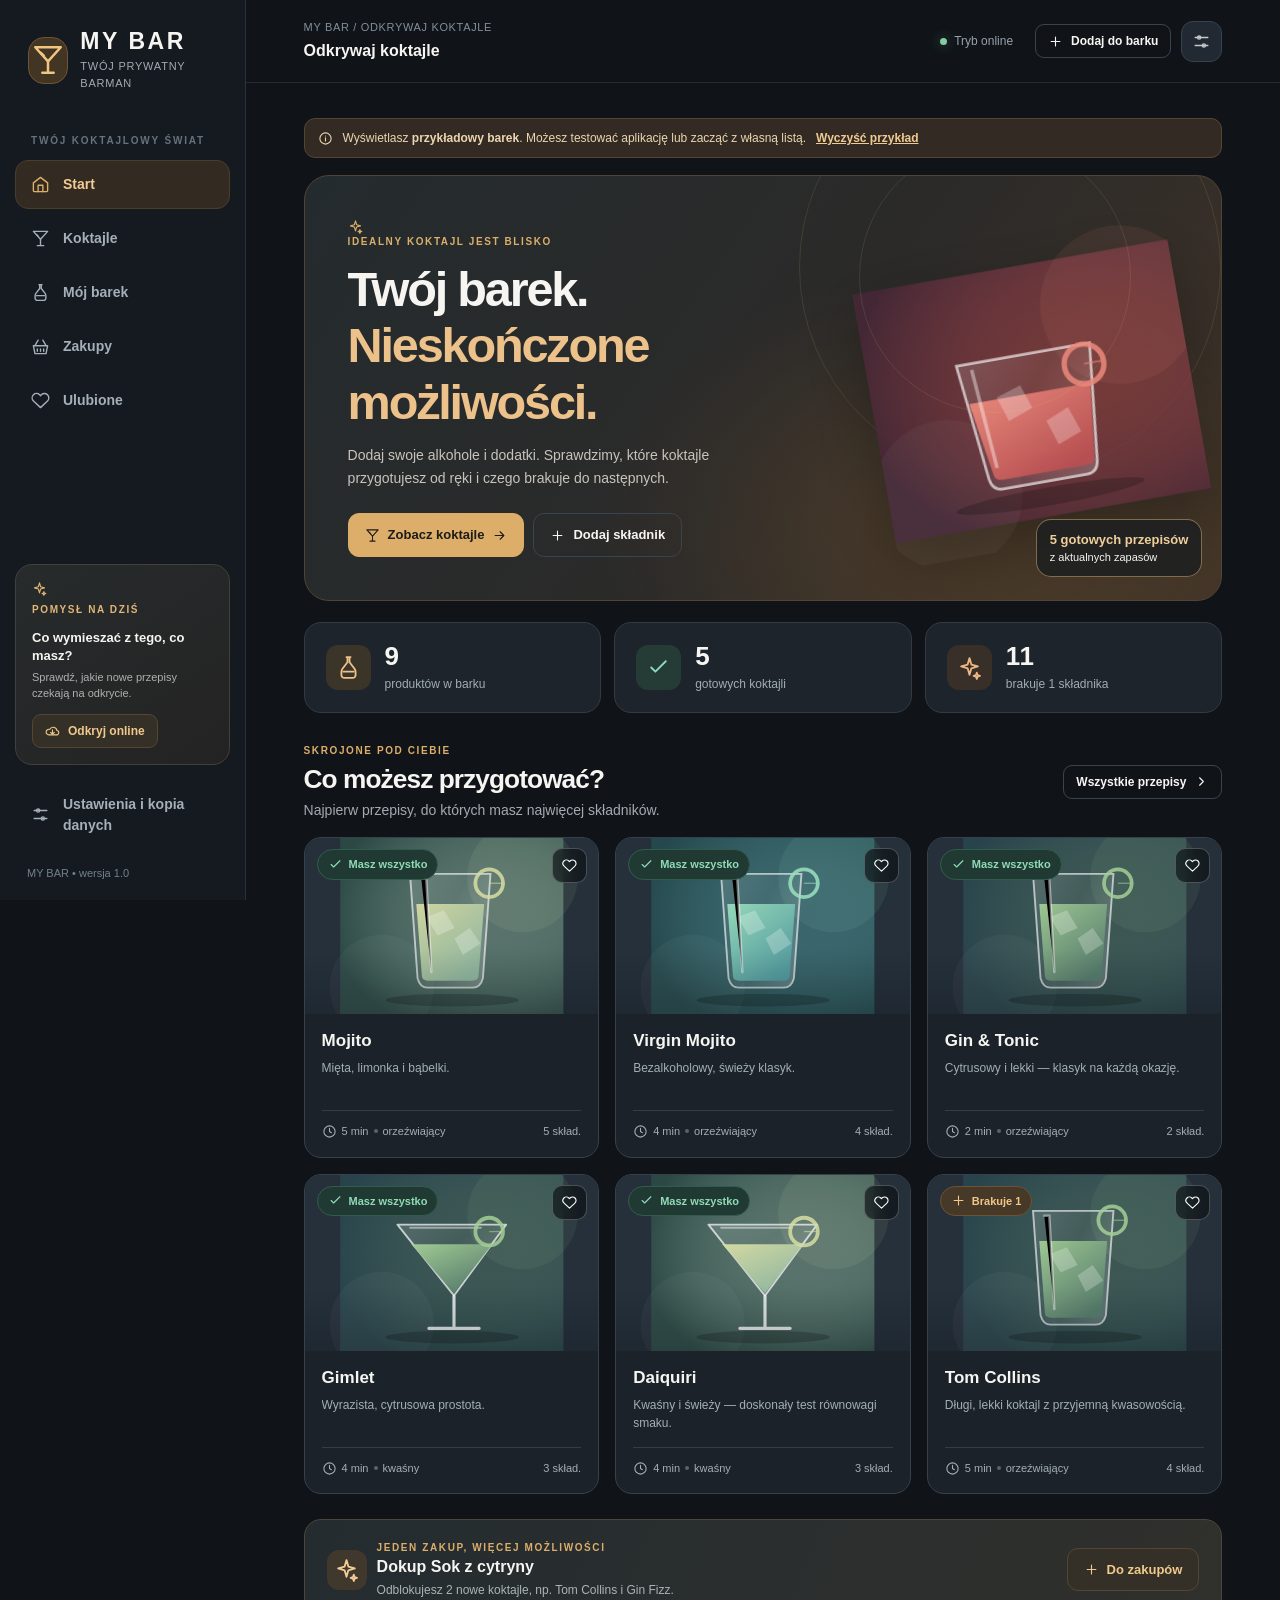
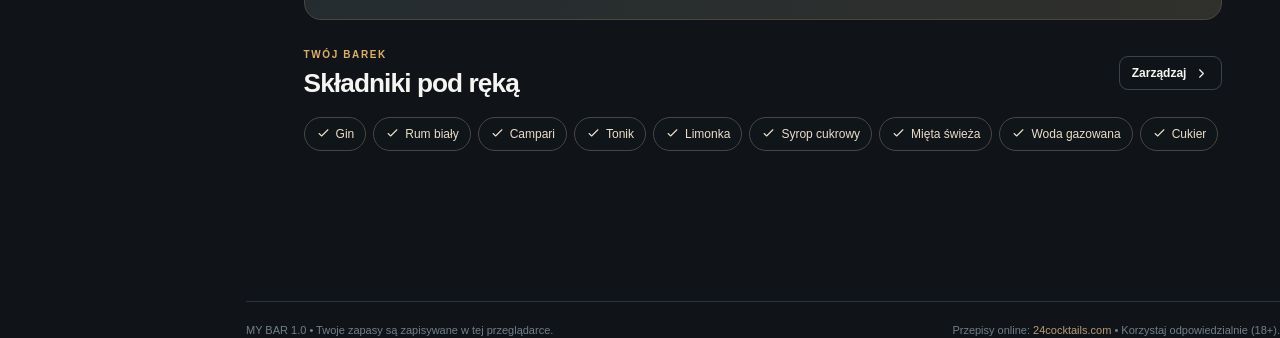
==== my-bar/index.html @ b5149445 "Publish My Bar 1.0 PWA in isolated /my-bar/ directory" ====
<!doctype html>
<html lang="pl">
<head>
  <meta charset="utf-8">
  <meta name="viewport" content="width=device-width, initial-scale=1, viewport-fit=cover">
  <meta name="theme-color" content="#101419">
  <meta name="description" content="My Bar: koktajle z tego, co masz w barku. Znajdź przepisy i sprawdź, czego brakuje.">
  <meta name="apple-mobile-web-app-capable" content="yes">
  <meta name="apple-mobile-web-app-status-bar-style" content="black-translucent">
  <meta name="apple-mobile-web-app-title" content="My Bar">
  <title>My Bar — Twój prywatny barman</title>
  <link rel="manifest" href="manifest.webmanifest">
  <link rel="icon" type="image/svg+xml" href="assets/icon.svg">
  <link rel="apple-touch-icon" href="assets/apple-touch-icon.png">
  <link rel="stylesheet" href="styles.css">
</head>
<body>
  <div id="app"></div>
  <div id="modal-layer"></div>
  <div id="toast" aria-live="polite"></div>
  <script defer src="data.js"></script>
  <script defer src="app.js"></script>
</body>
</html>
---- my-bar/styles.css ----
:root {
  color-scheme: dark;
  --bg:#101419;
  --panel:#191f26;
  --panel-2:#222a33;
  --panel-3:#28323c;
  --edge:#323b46;
  --text:#f6f5f1;
  --muted:#a3aab1;
  --soft:#77838d;
  --gold:#dcae6a;
  --gold-2:#f1cc95;
  --mint:#84d4aa;
  --amber:#efbf7b;
  --rose:#ef9a8c;
  --shadow:0 20px 65px rgba(0,0,0,.25);
  font-family: -apple-system, BlinkMacSystemFont, "Segoe UI", Inter, Arial, sans-serif;
  line-height:1.5;
  font-synthesis:none;
}
* { box-sizing: border-box; }
html { scrollbar-color: #46515d #12161b; scroll-behavior:smooth; }
body { margin:0; min-height:100vh; background:var(--bg); color:var(--text); }
button,input,select { font:inherit; }
button { cursor:pointer; }
a { color:inherit; }
button:focus-visible,input:focus-visible,select:focus-visible,a:focus-visible {outline:2px solid var(--gold);outline-offset:3px;}
::selection{background:#bd925e;color:#12161a;}
button:disabled { opacity:.55;cursor:not-allowed; }
svg { display:block; }
.icon {width:19px;height:19px;fill:none;stroke:currentColor;stroke-width:1.75;stroke-linecap:round;stroke-linejoin:round;flex-shrink:0;}
.icon.sm{width:15px;height:15px}.icon.lg{width:25px;height:25px}.icon.xl{width:34px;height:34px}
#app{min-height:100vh;}
.app-shell{display:flex;min-height:100vh;}
.sidebar{position:fixed;inset:0 auto 0 0;width:246px;background:#151a20;border-right:1px solid #293139;display:flex;flex-direction:column;z-index:20;padding:29px 15px 19px;}
.brand{display:flex;align-items:center;gap:12px;padding:0 13px;margin-bottom:42px;text-decoration:none;}
.brand-icon{background:#433523;color:#f0c481;width:47px;height:47px;display:grid;place-items:center;border:1px solid #715334;border-radius:16px;}
.brand-copy strong{display:block;font-size:23px;line-height:1.05;letter-spacing:.11em;font-weight:800;}.brand-copy span{display:block;font-size:11px;color:var(--muted);letter-spacing:.07em;margin-top:5px;}
.side-caption{text-transform:uppercase;font-size:10px;letter-spacing:.18em;font-weight:800;color:#67727c;margin:0 0 12px 16px;}
.nav-stack{display:flex;flex-direction:column;gap:5px;}
.nav-item{display:flex;gap:13px;align-items:center;text-align:left;padding:13px 15px;color:#a5afb8;font-size:14px;font-weight:650;background:transparent;border:1px solid transparent;border-radius:13px;transition:.18s ease;}
.nav-item:hover {background:#242b32;color:#f0ede7;}.nav-item.active{color:var(--gold-2);background:#332b22;border:1px solid #4b3d2c;}.nav-item.active .icon{color:var(--gold);}
.sidebar-bottom{margin-top:auto;display:flex;flex-direction:column;gap:15px;}
.mini-panel{padding:16px;background:linear-gradient(145deg,#272b2c,#242323);border:1px solid #41403a;border-radius:17px;}
.mini-panel .eyebrow{color:#e1b676}.mini-panel strong{font-size:13px;line-height:1.35;display:block;margin:9px 0 4px;}.mini-panel p{font-size:11px;color:#aeb1b0;margin:0 0 12px;}
.sidebar-footer{font-size:11px;color:#72808b;padding:0 12px;}
.main{margin-left:246px;width:calc(100% - 246px);min-width:0;}
.topbar{height:83px;display:flex;align-items:center;justify-content:space-between;padding:0 clamp(20px,4.5vw,72px);border-bottom:1px solid #252b33;gap:14px;}
.topbar-l{display:flex;flex-direction:column;min-width:0;}.topbar-l .crumb{color:#838f9a;font-size:11px;letter-spacing:.06em;text-transform:uppercase;}.topbar-l strong{font-size:16px;font-weight:680;margin-top:3px;white-space:nowrap;overflow:hidden;text-overflow:ellipsis;}
.topbar-r{display:flex;align-items:center;gap:10px;}
.online-indicator{display:flex;align-items:center;gap:7px;font-size:12px;color:#96a1aa;padding-right:12px;}
.online-indicator .dot{width:7px;height:7px;border-radius:50%;background:#85cba3;box-shadow:0 0 12px rgba(126,220,159,.4);}.online-indicator.off .dot{background:#efb36f;box-shadow:none;}
.icon-btn{border:1px solid #38424c;background:#212932;color:#c4c9cb;display:grid;place-items:center;width:41px;height:41px;border-radius:12px;transition:.18s;}
.icon-btn:hover{color:#fff;border-color:#856543;transform:translateY(-1px);}
.content{max-width:1460px;margin:0 auto;padding:35px clamp(20px,4.5vw,72px) 92px;}
.eyebrow{text-transform:uppercase;font-weight:800;letter-spacing:.16em;font-size:10px;color:var(--gold);}
h1,h2,h3,h4,p{margin-top:0;}h1{font-size:clamp(28px,3.2vw,43px);line-height:1.16;letter-spacing:-.045em;margin-bottom:9px;}h2{font-size:clamp(20px,2.05vw,27px);letter-spacing:-.035em;line-height:1.24;margin-bottom:0;}h3{font-size:17px;line-height:1.3;margin-bottom:0;}
.subtle{color:var(--muted);font-size:14px;}.small{font-size:12px;}.tiny{font-size:11px;}.muted{color:var(--muted)}
.page-intro{display:flex;align-items:flex-end;justify-content:space-between;gap:17px;margin-bottom:25px;flex-wrap:wrap;}.page-intro .subtle{margin:8px 0 0;}
.flex{display:flex;align-items:center;gap:10px;}.between{justify-content:space-between;}.wrap{flex-wrap:wrap;}.grow{flex:1;}.inline-icon{display:inline-flex;align-items:center;gap:7px;}
.btn{display:inline-flex;justify-content:center;align-items:center;gap:8px;border:1px solid #3a434c;background:#252d36;color:var(--text);font-size:13px;font-weight:720;padding:11px 16px;border-radius:11px;min-height:42px;transition:transform .18s, background .18s, border-color .18s;text-decoration:none;white-space:nowrap;}
.btn:hover:not(:disabled){transform:translateY(-1px);background:#303a43;border-color:#596571;}.btn.primary{background:var(--gold);color:#1e1c18;border-color:var(--gold);}.btn.primary:hover{background:#f1c387;border-color:#f1c387;}.btn.ghost{background:transparent;border-color:#3a444f}.btn.soft{background:#343027;border-color:#564631;color:#f0c98b;}.btn.small{padding:7px 12px;font-size:12px;min-height:33px;border-radius:9px;}.btn.tiny{padding:6px 9px;min-height:31px;font-size:11px;}.btn.icon-only{width:40px;padding:0;min-height:40px;}.btn.wide{width:100%;}
.pill{display:inline-flex;align-items:center;gap:6px;border-radius:999px;padding:6px 10px;background:#29323a;border:1px solid #39424a;color:#c6cdd2;font-size:11px;font-weight:700;white-space:nowrap;}
.pill.good{color:#90dbb5;background:#203a33;border-color:#315b4c;}.pill.warn{color:#f2c68a;background:#473928;border-color:#6d5233;}.pill.neutral{color:#b1b9c0;background:#283037;border-color:#3b444d;}.pill.gold{color:#edc387;background:#413527;border-color:#5b4933;}
.hero{display:grid;grid-template-columns:minmax(0,1.17fr) minmax(250px,.83fr);min-height:303px;overflow:hidden;position:relative;background:radial-gradient(ellipse 500px 350px at 70% 80%,rgba(184,121,47,.19),transparent 69%),linear-gradient(125deg,#242b2e 0%,#2b2a29 53%,#403327 100%);border:1px solid #514435;border-radius:25px;margin-bottom:21px;}
.hero:before{content:'';position:absolute;width:420px;height:420px;border:1px solid rgba(236,195,123,.12);border-radius:50%;right:0;top:-120px;pointer-events:none;}.hero:after{content:'';position:absolute;width:270px;height:270px;border:1px solid rgba(236,195,123,.12);border-radius:50%;right:90px;top:-35px;pointer-events:none;}
.hero-copy{padding:clamp(25px,4vw,43px);position:relative;z-index:1;display:flex;flex-direction:column;align-items:flex-start;justify-content:center;}.hero h1{font-size:clamp(33px,3.8vw,52px);max-width:550px;margin:12px 0 14px;}.hero h1 span{color:#ecc18a;}.hero p{max-width:420px;color:#c8c4bc;font-size:14px;margin-bottom:23px;line-height:1.65;}
.hero-actions{display:flex;gap:9px;flex-wrap:wrap;}.hero-visual{display:grid;place-items:center;position:relative;min-height:275px;}.hero-visual .cocktail-art{width:320px;height:305px;transform:rotate(-10deg) translateY(4px);filter:drop-shadow(0 22px 32px rgba(0,0,0,.35));}
.floating-note{position:absolute;right:19px;bottom:23px;background:rgba(27,31,33,.8);border:1px solid rgba(219,183,122,.5);border-radius:15px;padding:10px 13px;font-size:11px;max-width:170px;backdrop-filter:blur(12px);}.floating-note strong{display:block;color:#efcf9b;font-size:13px;}
.stat-grid{display:grid;grid-template-columns:repeat(3,minmax(0,1fr));gap:13px;margin-bottom:30px;}.stat{display:flex;gap:14px;align-items:center;background:#1d242c;border:1px solid #323a44;border-radius:17px;padding:19px 21px;}.stat-icon{width:45px;height:45px;flex-shrink:0;display:grid;place-items:center;border-radius:12px;background:#3a3429;color:#ecc18a;}.stat:nth-child(2) .stat-icon{background:#253b36;color:#8cdbc0;}.stat:nth-child(3) .stat-icon{background:#383028;color:#edb784;}.stat b{font-size:26px;line-height:1.1;letter-spacing:-.03em;display:block;}.stat span{display:block;color:#a2acb5;font-size:12px;margin-top:4px;}
.section-head{display:flex;align-items:center;justify-content:space-between;gap:14px;margin:27px 0 16px;}.section-head p{margin:5px 0 0;}.section-head .eyebrow{margin-bottom:5px;}
.card-grid{display:grid;grid-template-columns:repeat(3,minmax(0,1fr));gap:16px;}.recipe-card{overflow:hidden;border-radius:17px;background:#1b2229;border:1px solid #37414b;cursor:pointer;position:relative;transition:transform .19s,box-shadow .19s,border-color .19s;min-width:0;}.recipe-card:hover{transform:translateY(-4px);border-color:#8b6a48;box-shadow:var(--shadow);}.card-art{height:176px;position:relative;background:#25303b;overflow:hidden;}.card-art:after{content:'';position:absolute;inset:0;background:linear-gradient(180deg,transparent 63%,rgba(0,0,0,.16));pointer-events:none;}.card-art .cocktail-art{height:100%;width:100%;}.card-photo{position:absolute;inset:0;width:100%;height:100%;object-fit:cover;z-index:2;}.card-chip{position:absolute;z-index:3;left:12px;top:11px;}.favorite-btn{position:absolute;z-index:4;right:11px;top:10px;border:1px solid rgba(255,255,255,.23);border-radius:10px;background:rgba(11,15,18,.63);color:#fff;display:grid;place-items:center;width:35px;height:35px;backdrop-filter:blur(7px);}.favorite-btn:hover,.favorite-btn.active{color:#f6b4a9;background:#423135;}.card-body{padding:16px 17px 17px;}.card-body h3{margin:0 0 7px;white-space:nowrap;text-overflow:ellipsis;overflow:hidden;}.card-desc{font-size:12px;color:#a2aeb5;min-height:37px;line-height:1.5;margin:0 0 14px;display:-webkit-box;-webkit-line-clamp:2;-webkit-box-orient:vertical;overflow:hidden;}.card-bottom{display:flex;align-items:center;justify-content:space-between;gap:8px;border-top:1px solid #333d46;padding-top:12px;}.card-bottom .mini-meta{font-size:11px;display:flex;align-items:center;gap:5px;color:#a4aeb7;}.meta-pip{width:4px;height:4px;background:#58636c;border-radius:50%;}
.panel{background:var(--panel);border:1px solid var(--edge);border-radius:19px;}.panel-pad{padding:20px;}.panel.title-panel{padding:22px;}.cta-panel{display:grid;grid-template-columns:minmax(0,1fr) auto;align-items:center;gap:20px;padding:20px 22px;background:linear-gradient(110deg,#242c30,#30302c);border:1px solid #4c453b;border-radius:17px;margin:25px 0;}.cta-panel .icon-wrap{width:40px;height:40px;background:#40382d;color:var(--gold-2);display:grid;place-items:center;border-radius:12px;flex-shrink:0;}.cta-panel h3{font-size:16px;margin:2px 0 3px;}.cta-panel p{margin:0;color:#abb4b6;font-size:12px;}
.empty{text-align:center;padding:49px 20px;display:grid;place-items:center;gap:11px;border:1px dashed #4b5157;border-radius:17px;background:#1b2227;}.empty .big-ico{width:60px;height:60px;display:grid;place-items:center;color:#deb779;background:#3d3529;border-radius:19px;}.empty h3{margin:4px 0 0;}.empty p{max-width:440px;margin:0;color:#aeb8bf;font-size:13px;}.empty .btn{margin-top:9px;}
.inventory-strip{display:flex;gap:7px;flex-wrap:wrap;margin-top:17px;}.ingredient-chip{font-size:12px;display:inline-flex;align-items:center;gap:5px;padding:7px 11px;background:rgba(17,23,28,.45);border:1px solid #4b4740;color:#ebddc9;border-radius:999px;}
.toolbar{display:flex;gap:11px;margin:20px 0 23px;flex-wrap:wrap;}.field-wrap{display:flex;align-items:center;gap:10px;color:#8b98a3;background:#1a2229;border:1px solid #39444f;border-radius:12px;padding:0 13px;min-height:45px;}.field-wrap:focus-within{border-color:#a17e51;}.field-wrap input{border:0;outline:none;color:var(--text);background:transparent;min-width:0;width:100%;font-size:13px;}.field-wrap input::placeholder{color:#8995a0;}.search-field{flex:1;min-width:180px;max-width:620px;}.select{border:1px solid #39444f;background:#1c252d;color:#d7dce0;border-radius:12px;padding:0 35px 0 13px;min-height:45px;max-width:100%;font-size:12px;}
.filter-row{display:flex;gap:8px;flex-wrap:wrap;margin-bottom:20px;}.filter{border:1px solid #39434d;background:#202832;color:#b7c0c8;font-weight:650;font-size:12px;padding:9px 14px;border-radius:999px;}.filter:hover{border-color:#9b7950;color:#f0e5d6;}.filter.active{color:#241d15;background:#e1b779;border-color:#e1b779;}
.results-line{color:#8d9aa4;font-size:12px;display:flex;align-items:center;justify-content:space-between;gap:9px;margin-bottom:12px;}.count-chip{font-weight:750;color:#e2b87e;}
.stock-grid{display:grid;grid-template-columns:repeat(2,minmax(0,1fr));gap:12px;}.stock-card{display:flex;align-items:center;gap:13px;padding:15px 16px;background:#1e262f;border:1px solid #36404a;border-radius:14px;min-width:0;}.stock-icon{width:45px;height:45px;background:#323c43;border-radius:13px;display:grid;place-items:center;color:#dcb278;flex-shrink:0;}.stock-info{flex:1;min-width:0;}.stock-info strong{font-size:13px;display:block;overflow:hidden;text-overflow:ellipsis;white-space:nowrap;}.stock-info span{font-size:11px;color:#99a6af;display:block;margin-top:3px;}.stock-action{color:#96a5af;border:0;background:transparent;padding:6px;}.stock-action:hover{color:#f4d09f;}
.group-title{color:#d2d6d6;font-size:13px;font-weight:700;margin:26px 0 11px;display:flex;align-items:center;gap:8px;}.group-title:after{content:'';flex:1;height:1px;background:#323a43;}
.shopping-row{display:flex;align-items:center;gap:15px;border-bottom:1px solid #343c44;padding:16px 1px;}.shopping-row:last-child{border-bottom:0}.shop-check{flex-shrink:0;width:23px;height:23px;border:1px solid #66707a;border-radius:8px;background:transparent;color:#18251e;display:grid;place-items:center;}.shop-check.checked{background:#9ed6b1;border-color:#9ed6b1;}.shopping-row .shop-copy{flex:1;min-width:0;}.shop-copy b{font-size:14px;display:block;}.shop-copy span{font-size:12px;color:#97a4ac;}.shop-num{font-size:12px;color:#e3c38e;background:#403729;border:1px solid #60513d;border-radius:10px;padding:6px 9px;}
.buy-grid{display:grid;grid-template-columns:repeat(2,minmax(0,1fr));gap:12px;margin-top:16px;}.buy-card{background:#202932;border:1px solid #38434d;border-radius:15px;padding:16px;}.buy-card .topline{display:flex;align-items:center;justify-content:space-between;gap:8px}.buy-card h3{font-size:14px;}.buy-card p{color:#aeb8bf;margin:8px 0 14px;font-size:12px;}.buy-card .impact{color:#9fd4b4;font-size:12px;font-weight:730;}.buy-card .btn{width:100%;}
.tagline{display:flex;align-items:center;gap:7px;color:#b2bcc3;font-size:12px;}.dual-layout{display:grid;grid-template-columns:minmax(0,1.55fr) minmax(250px,.85fr);gap:17px;}.side-note{font-size:12px;color:#aab4bc;line-height:1.7;}.link{color:#efbf7d;text-decoration:none;}.link:hover{text-decoration:underline;}.note-box{border-left:2px solid #b88f59;background:#272a2b;padding:12px 15px;color:#c1c3c2;border-radius:0 12px 12px 0;font-size:12px;line-height:1.6;}
.footer{margin:58px 0 0;color:#71808a;font-size:11px;display:flex;flex-wrap:wrap;justify-content:space-between;gap:12px;border-top:1px solid #2a333c;padding-top:20px;}.footer a{color:#b69c77;text-decoration:none;}
.mobile-nav{display:none;}
/* Recipe & add dialogs */
.overlay{position:fixed;inset:0;background:rgba(2,5,8,.78);display:flex;justify-content:flex-end;z-index:100;backdrop-filter:blur(6px);animation:fadeIn .15s ease;}.overlay.center{align-items:center;justify-content:center;padding:22px;}.dialog{width:min(100%,590px);height:100%;overflow:auto;background:#1b232a;box-shadow:-28px 0 90px #0008;border-left:1px solid #485059;animation:slideIn .23s ease;overscroll-behavior:contain;}.dialog.compact{border:1px solid #485059;border-radius:19px;width:min(100%,495px);height:auto;max-height:min(90vh,760px);box-shadow:var(--shadow);animation:popIn .17s ease;}.dialog-head{position:sticky;top:0;background:#1b232a;z-index:8;display:flex;align-items:center;justify-content:space-between;padding:20px 24px;border-bottom:1px solid #38424a;}.dialog-head strong{font-size:16px;}.dialog-content{padding:23px 26px 36px;}.dialog .card-art{height:258px;margin:-23px -26px 22px;}.dialog-visual .cocktail-art{max-width:360px;margin:auto;}.dialog .card-photo{height:258px;}.dialog-body h2{font-size:30px;margin:9px 0;}.dialog-subtitle{font-size:13px;color:#aeb9bf;line-height:1.65;}.detail-meta{display:flex;gap:7px;flex-wrap:wrap;margin:16px 0 25px;}.detail-section{margin:21px 0 15px;display:flex;align-items:center;justify-content:space-between;gap:8px;}.detail-section h3{font-size:17px;}.servings{display:inline-flex;border:1px solid #47515c;border-radius:10px;overflow:hidden;align-items:center;}.servings button{background:#25313b;color:#eee;border:0;padding:7px 12px;font-size:16px;}.servings span{padding:0 13px;font-size:13px;}.ing-row{display:flex;align-items:center;gap:11px;padding:11px 0;border-bottom:1px solid #323c44;}.ing-row .checkmark{width:28px;height:28px;display:grid;place-items:center;border:1px solid #43534f;background:#28382f;color:#96d7b1;border-radius:9px;}.ing-row .checkmark.missing{background:#413128;border-color:#654534;color:#e9ac78;}.ing-row .ing-label{flex:1;min-width:0;}.ing-row b{font-size:13px;display:block;}.ing-row small{font-size:11px;color:#a3afb5;}.ing-row .amount{font-size:12px;font-weight:760;color:#dbd6cc;white-space:nowrap;}.steps{list-style:none;padding:0;margin:14px 0 26px;counter-reset:step;}.steps li{position:relative;padding:0 0 20px 42px;line-height:1.6;font-size:13px;color:#d4d7d5;}.steps li:before{counter-increment:step;content:counter(step);position:absolute;left:0;top:0;width:27px;height:27px;border:1px solid #5b4d3b;background:#413529;border-radius:9px;display:grid;place-items:center;color:#eac18b;font-weight:750;font-size:12px;}.detail-actions{display:flex;gap:8px;flex-wrap:wrap;}.detail-actions .btn{flex:1;}.source-line{font-size:11px;color:#8f9ca3;margin-top:24px;padding-top:15px;border-top:1px solid #343e46;}.source-line a{color:#d6ae78;}
.form-label{display:block;color:#c9ced2;font-size:12px;font-weight:750;margin:18px 0 8px;}.form-input{width:100%;border:1px solid #45505a;border-radius:11px;padding:12px 14px;background:#212a33;color:#f4f5f2;outline:none;font-size:13px;}.form-input:focus{border-color:#d4a973;}.form-input::placeholder{color:#82909a;}.suggestions{display:flex;gap:6px;flex-wrap:wrap;margin-top:10px;max-height:126px;overflow:auto;}.suggestion{border-radius:999px;padding:6px 10px;background:#2b3540;color:#d4dadc;border:1px solid #45505a;font-size:11px;}.suggestion:hover{border-color:#bf996a;color:#fff;}.form-note{margin:8px 0 0;color:#9ba9b1;font-size:11px;line-height:1.55;}.form-actions{display:flex;gap:9px;justify-content:flex-end;margin-top:25px;}.danger-link{background:transparent;border:0;color:#ec9c97;font-size:12px;padding:7px 0;}.switch-row{display:flex;align-items:center;gap:11px;font-size:12px;color:#c1c7cb;margin-top:16px;}.switch-row input{accent-color:#dab274;width:17px;height:17px;}
.toast-item{position:fixed;right:25px;bottom:26px;z-index:150;background:#e4bd83;color:#282019;font-size:13px;font-weight:760;padding:12px 17px;border-radius:12px;box-shadow:0 13px 36px #0007;animation:popIn .15s ease;max-width:calc(100vw - 40px);}
.loader{width:13px;height:13px;border:2px solid #7e6c55;border-top-color:#ffe0ae;border-radius:50%;animation:spin .75s linear infinite;}
.demo-banner{display:flex;align-items:center;flex-wrap:wrap;gap:10px;padding:10px 13px;border:1px solid #544532;background:#332b23;color:#ecd5b1;border-radius:11px;font-size:12px;margin-bottom:17px;}.demo-banner button{color:#efca94;border:0;background:transparent;font-weight:800;text-decoration:underline;padding:0;}.demo-banner svg{flex-shrink:0;}
::-webkit-scrollbar{width:9px;height:9px;}::-webkit-scrollbar-thumb{background:#46525c;border-radius:20px;}::-webkit-scrollbar-track{background:#161c22;}
/* Adaptive design */
@media(min-width:1550px){.card-grid{grid-template-columns:repeat(4,minmax(0,1fr));}}
@media(max-width:1130px){.sidebar{width:214px;}.main{margin-left:214px;width:calc(100% - 214px);}.content{padding-left:27px;padding-right:27px;}.topbar{padding-left:27px;padding-right:27px;}.hero{grid-template-columns:1.1fr .8fr;}.hero-visual .cocktail-art{width:260px;}.card-grid{grid-template-columns:repeat(2,minmax(0,1fr));}.stat{padding:15px 13px;gap:11px;}.stat-icon{width:38px;height:38px;}}
@media(max-width:820px){.sidebar{display:none;}.main{margin-left:0;width:100%;}.topbar{height:66px;padding:0 20px;}.content{padding:23px 18px 110px;}.mobile-nav{display:flex;position:fixed;bottom:0;left:0;right:0;z-index:30;justify-content:space-around;align-items:stretch;padding:9px max(6px,env(safe-area-inset-right)) calc(8px + env(safe-area-inset-bottom)) max(6px,env(safe-area-inset-left));border-top:1px solid #3b4146;background:rgba(19,25,31,.97);backdrop-filter:blur(20px);}.mobile-tab{width:20%;border:0;background:transparent;color:#929faa;display:flex;flex-direction:column;align-items:center;justify-content:center;gap:4px;font-weight:650;font-size:10px;padding:4px 0;}.mobile-tab.active{color:#e9bf85;}.mobile-tab .icon{width:22px;height:22px;}.online-indicator{display:none;}.hero h1{font-size:36px;}.hero-visual .cocktail-art{width:250px;}.hero-copy{padding:25px;}.footer{margin-top:45px;}}
@media(max-width:600px){.topbar-l .crumb{font-size:10px;}.topbar-l strong{font-size:14px;}.topbar-r .btn{display:none;}.content{padding:20px 14px 115px;}.hero{grid-template-columns:1fr;min-height:auto;border-radius:20px;}.hero-copy{padding:25px 24px 4px;}.hero h1{font-size:37px;margin:10px 0 12px;}.hero p{font-size:13px;margin-bottom:19px;}.hero-visual{height:163px;min-height:0;overflow:hidden;}.hero-visual .cocktail-art{width:255px;height:220px;transform:rotate(-7deg) translateY(-24px);}.floating-note{right:14px;bottom:15px;max-width:150px;}.stat-grid{gap:8px;margin-bottom:25px;}.stat{display:block;text-align:center;padding:13px 5px;border-radius:13px;}.stat-icon{width:29px;height:29px;border-radius:8px;margin:0 auto 9px;}.stat-icon .icon{width:17px;height:17px;}.stat b{font-size:23px;}.stat span{font-size:10px;line-height:1.25;}.card-grid{grid-template-columns:repeat(2,minmax(0,1fr));gap:10px;}.card-art{height:145px;}.card-body{padding:12px 12px 13px;}.card-body h3{font-size:13px;}.card-desc{font-size:11px;min-height:33px;}.card-bottom .mini-meta{font-size:10px;}.card-bottom{align-items:flex-start;flex-wrap:wrap;}.card-bottom .pill{padding:4px 7px;font-size:10px;}.card-chip{top:8px;left:8px;}.card-chip .pill{padding:5px 7px;font-size:10px;}.favorite-btn{width:30px;height:30px;top:7px;right:7px;}.favorite-btn .icon{width:15px;height:15px;}.stock-grid{grid-template-columns:1fr;gap:9px;}.buy-grid{grid-template-columns:1fr;}.dual-layout{grid-template-columns:1fr;}.cta-panel{grid-template-columns:1fr;gap:13px;}.page-intro{align-items:flex-start;}.page-intro h1{font-size:31px;}.toolbar{gap:9px;}.search-field{max-width:none;min-width:100%;}.select{flex:1;}.dialog{width:100%;}.dialog-content{padding:19px 20px 27px;}.dialog .card-art{margin:-19px -20px 18px;}.dialog-head{padding:15px 20px;}.dialog-body h2{font-size:25px;}.overlay.center{padding:12px;}.floating-note strong{font-size:12px;}.footer{margin-top:38px;}.hero-actions .btn{font-size:12px;}}
@media(max-width:370px){.card-grid{grid-template-columns:1fr;}.card-art{height:194px;}.hero h1{font-size:32px;}.hero-actions .btn{flex:1;}.stat span{font-size:9px;}}
@media(prefers-reduced-motion:reduce){*,*:before,*:after{scroll-behavior:auto!important;transition:none!important;animation:none!important;}}
@keyframes fadeIn{from{opacity:0}to{opacity:1}}@keyframes popIn{from{opacity:0;transform:translateY(8px) scale(.98)}to{opacity:1;transform:translateY(0) scale(1)}}@keyframes slideIn{from{transform:translateX(22px);opacity:.85}to{transform:translateX(0);opacity:1}}@keyframes spin{to{transform:rotate(360deg)}}
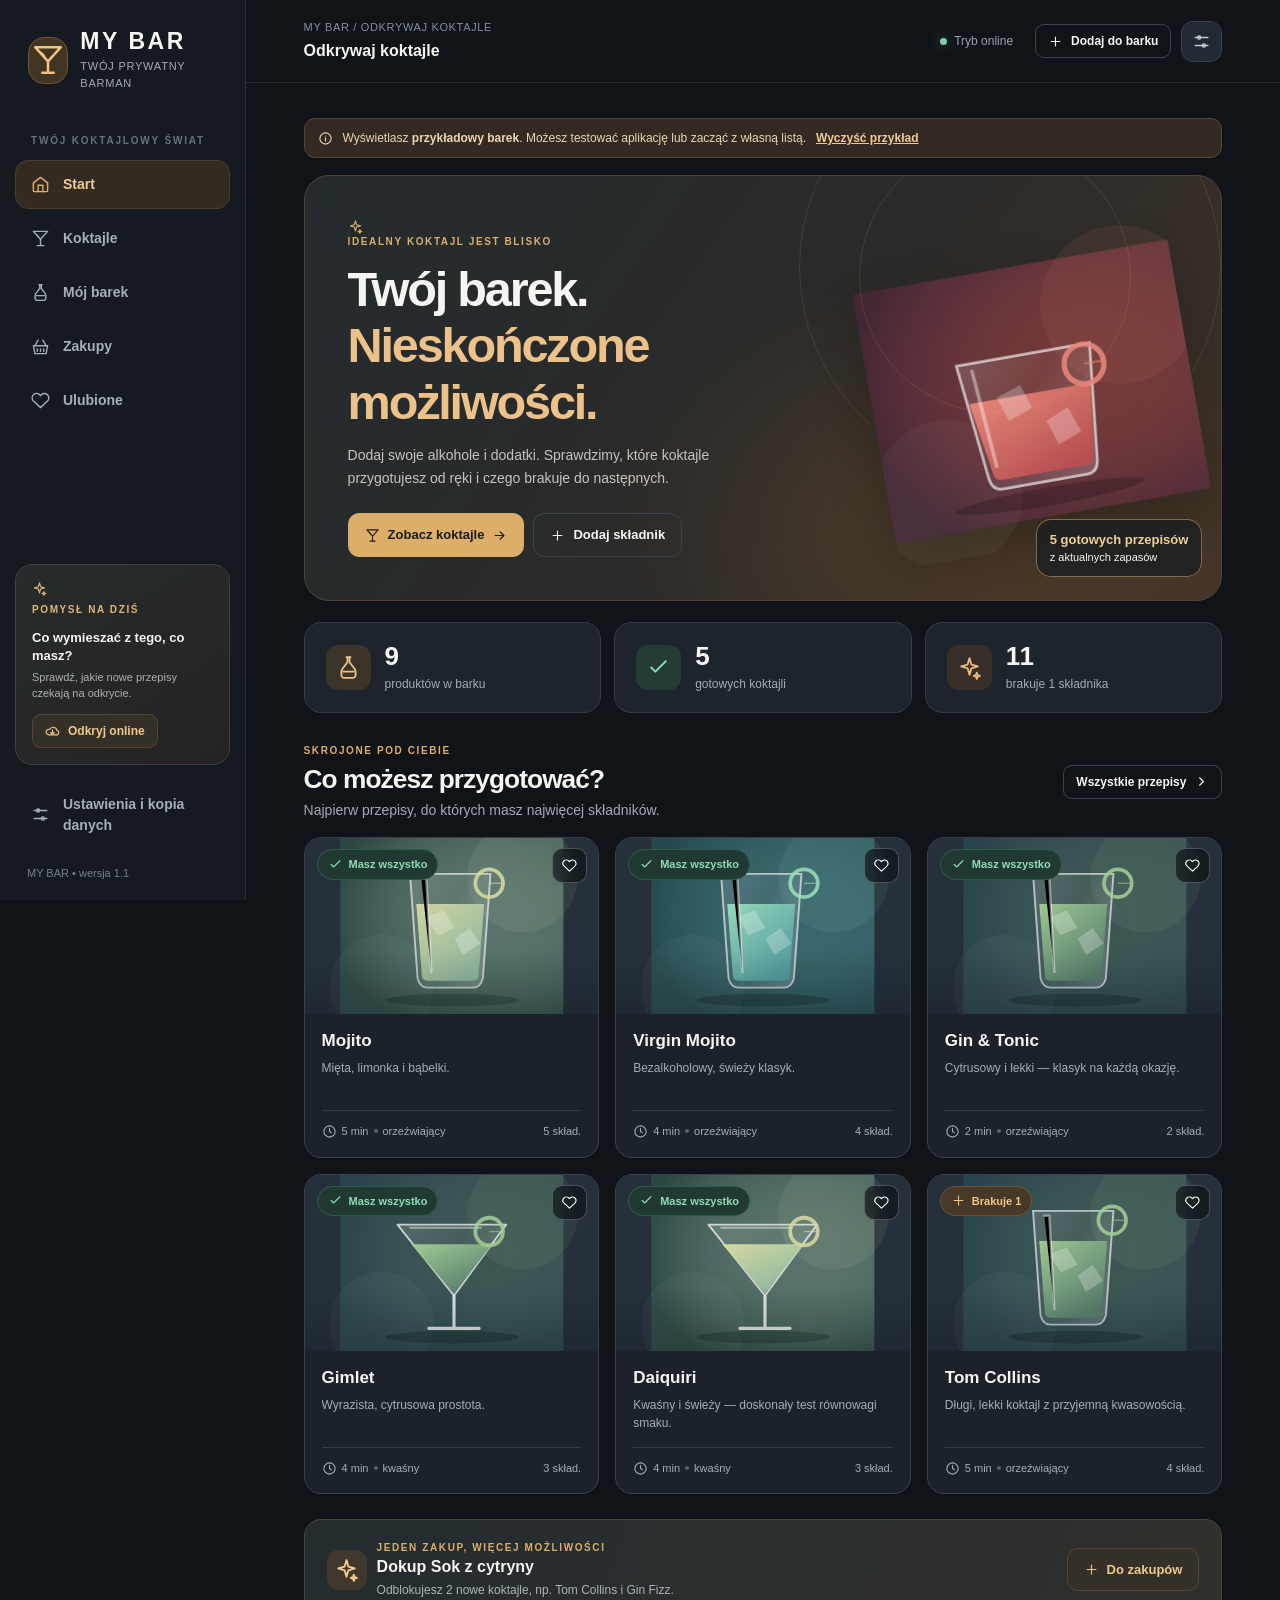
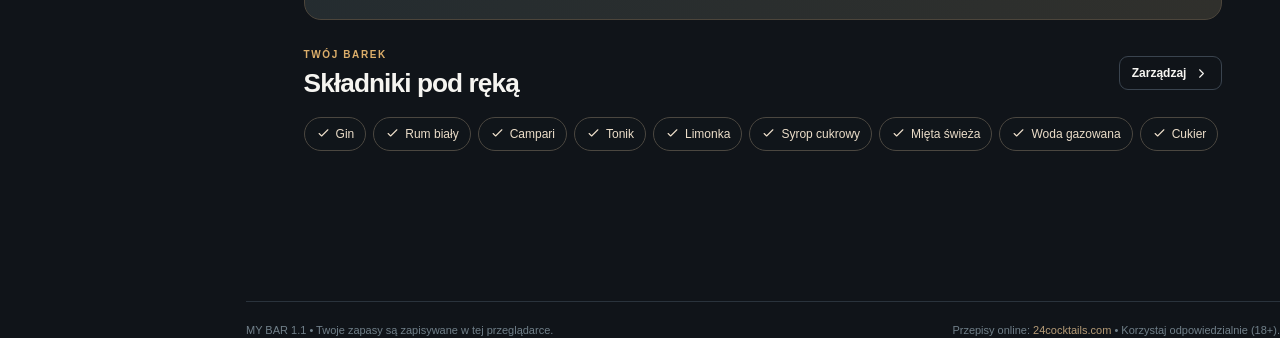
==== commit fd009ac6: "My Bar 1.2: load smart brand search before UI" ====
--- a/my-bar/index.html
+++ b/my-bar/index.html
@@ -19,6 +19,8 @@
   <div id="modal-layer"></div>
   <div id="toast" aria-live="polite"></div>
   <script defer src="data.js"></script>
+  <script defer src="brands.js"></script>
+  <script defer src="product-search.js"></script>
   <script defer src="app.js"></script>
 </body>
 </html>
--- a/my-bar/styles.css
+++ b/my-bar/styles.css
@@ -98,3 +98,17 @@
 @media(max-width:370px){.card-grid{grid-template-columns:1fr;}.card-art{height:194px;}.hero h1{font-size:32px;}.hero-actions .btn{flex:1;}.stat span{font-size:9px;}}
 @media(prefers-reduced-motion:reduce){*,*:before,*:after{scroll-behavior:auto!important;transition:none!important;animation:none!important;}}
 @keyframes fadeIn{from{opacity:0}to{opacity:1}}@keyframes popIn{from{opacity:0;transform:translateY(8px) scale(.98)}to{opacity:1;transform:translateY(0) scale(1)}}@keyframes slideIn{from{transform:translateX(22px);opacity:.85}to{transform:translateX(0);opacity:1}}@keyframes spin{to{transform:rotate(360deg)}}
+
+/* Identyfikacja marki i wariantu butelki — My Bar 1.1 */
+.product-match{display:flex;align-items:flex-start;gap:10px;padding:12px 14px;border-radius:12px;border:1px solid #4d535b;background:#252d34;color:#d5dce0;font-size:12px;line-height:1.5;margin-top:12px}
+.product-match-icon{display:inline-flex;flex-shrink:0;margin-top:2px}
+.product-match b{color:#f4ddb4}
+.product-match small{display:block;color:#b9c3ca;font-size:11px;margin-top:3px}
+.product-match.matched{background:#23362f;border-color:#466d56;color:#c7f0d3}
+.product-match.matched .product-match-icon{color:#90e0af}
+.product-match.uncertain{background:#3b3027;border-color:#806342;color:#f0d9bd}
+.product-match.uncertain .product-match-icon{color:#f0bf82}
+.product-select{appearance:auto;min-height:46px;color-scheme:dark}
+.product-select optgroup{background:#1b232a}
+.brand-suggestion span{color:#ddbb8c;font-size:10px}
+@media(max-width:600px){.product-match{padding:11px 12px}.dialog.compact{max-height:94vh}.suggestions{max-height:118px}}
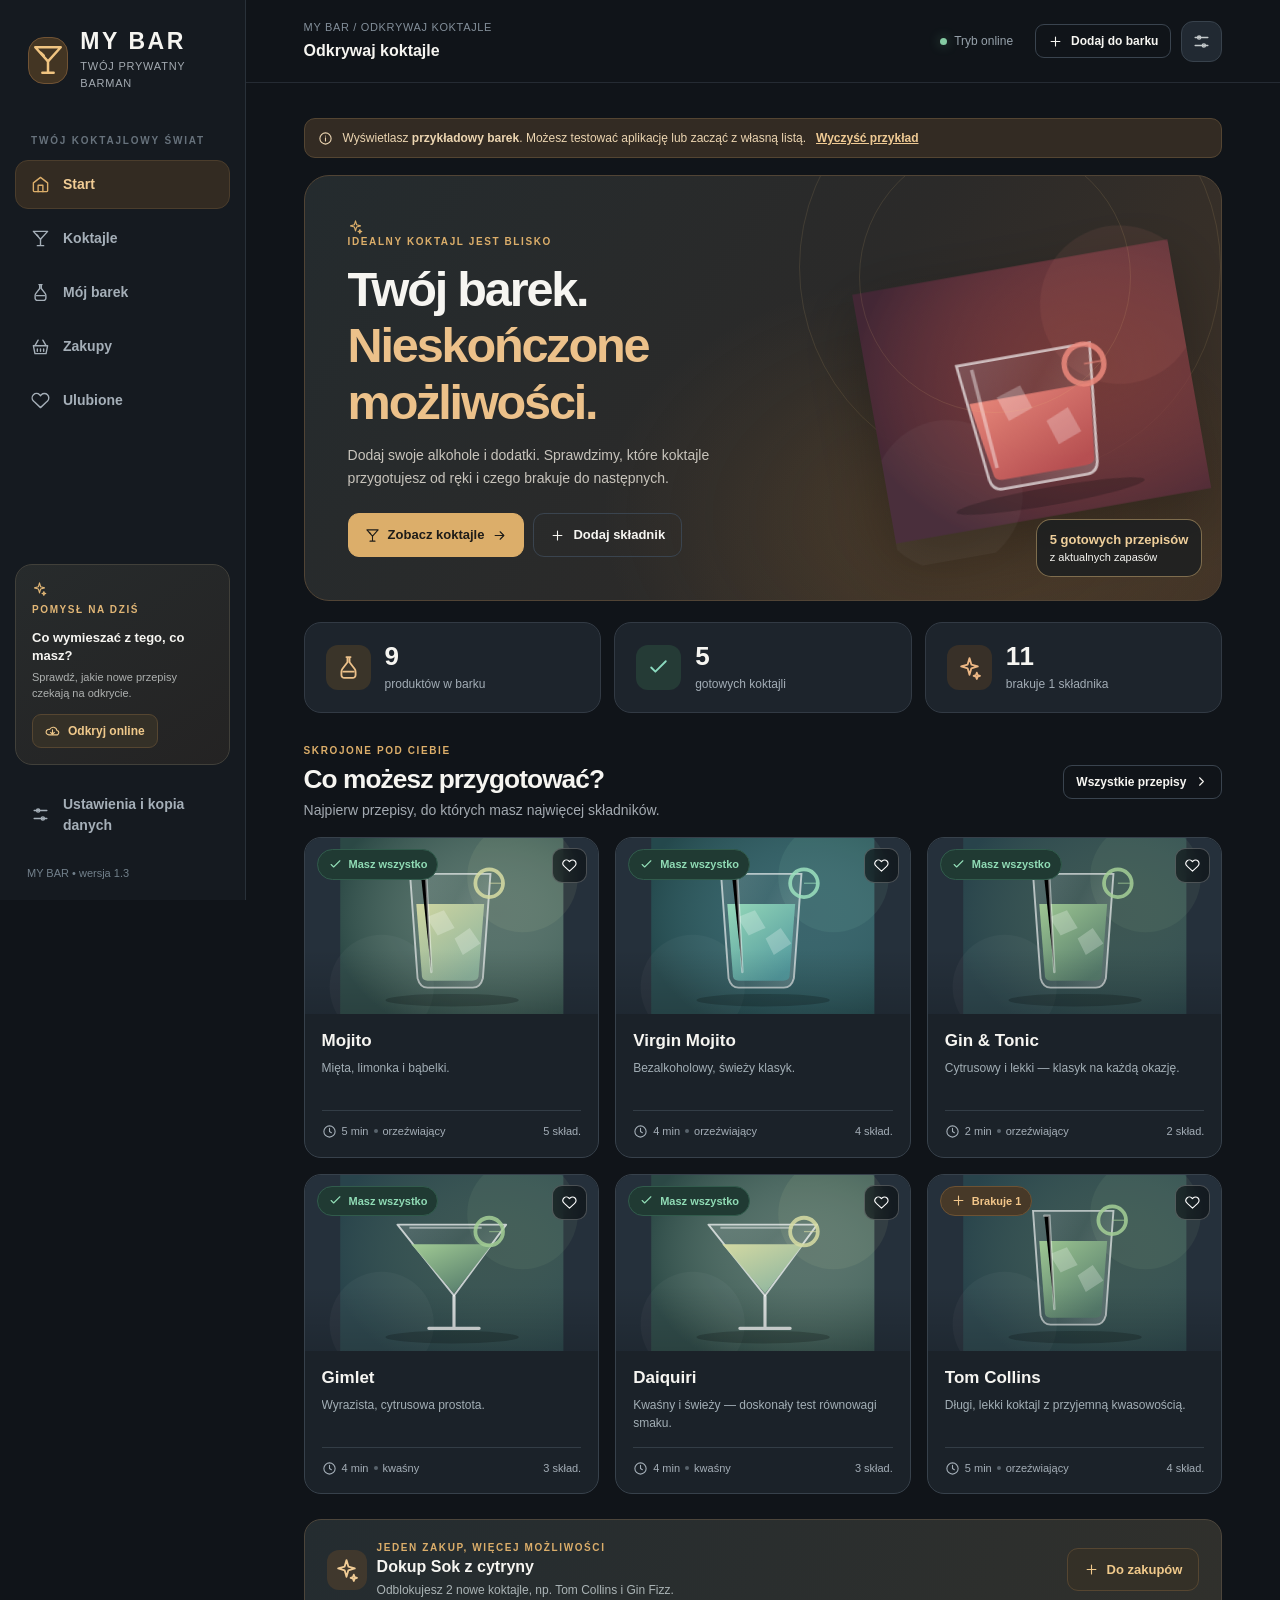
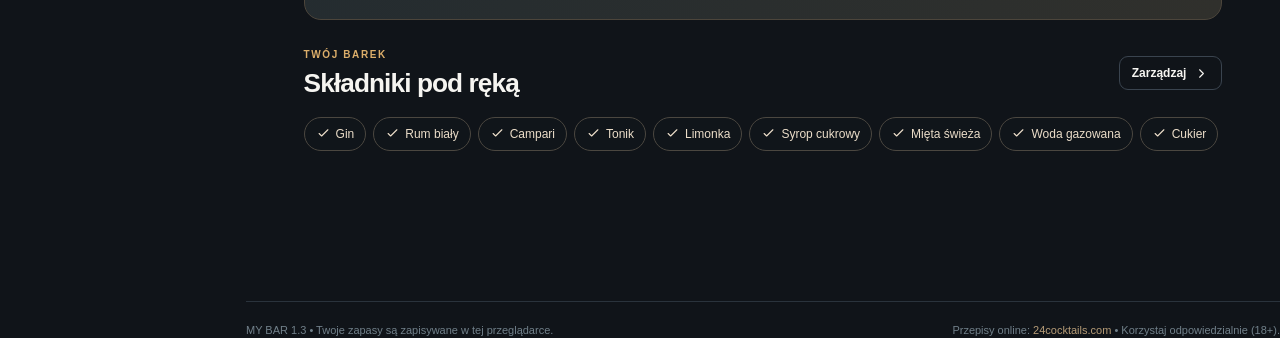
==== commit fdd2d9a2: "My Bar 1.3: connect free spirits databases, improve brand search, Santa Teresa Rhum Orange" ====
--- a/my-bar/index.html
+++ b/my-bar/index.html
@@ -21,6 +21,7 @@
   <script defer src="data.js"></script>
   <script defer src="brands.js"></script>
   <script defer src="product-search.js"></script>
+  <script defer src="alcohol-sources.js"></script>
   <script defer src="app.js"></script>
 </body>
 </html>
--- a/my-bar/styles.css
+++ b/my-bar/styles.css
@@ -112,3 +112,19 @@
 .product-select optgroup{background:#1b232a}
 .brand-suggestion span{color:#ddbb8c;font-size:10px}
 @media(max-width:600px){.product-match{padding:11px 12px}.dialog.compact{max-height:94vh}.suggestions{max-height:118px}}
+
+/* My Bar 1.2 — wygodna lista autouzupełniania produktów */
+.product-autocomplete{display:block;max-height:295px;overflow:auto;border:1px solid #3d4752;background:#19232a;border-radius:12px;padding:3px;margin-top:12px}
+.product-suggest-head{font-size:10px;color:#c5a57d;letter-spacing:.12em;text-transform:uppercase;font-weight:790;margin:11px 10px 6px}
+.product-option{width:100%;display:flex;text-align:left;justify-content:space-between;align-items:center;gap:10px;background:transparent;color:#f2f1eb;border:0;border-bottom:1px solid #303a41;padding:10px 12px;min-height:58px}
+.product-option:last-child{border-bottom:0}
+.product-option:hover,.product-option:focus-visible{background:#2c3640;outline:2px solid #d4a973;outline-offset:-2px;border-radius:8px}
+.product-option span{display:block;flex:1;min-width:0}
+.product-option b{display:block;font-size:13px;line-height:1.3;overflow-wrap:anywhere}
+.product-option small{display:block;color:#a6bac5;font-size:11px;margin-top:4px}
+.product-option em{font-style:normal;flex-shrink:0;font-size:9px;color:#e2bf8c;border-radius:99px;border:1px solid #514a3d;padding:4px 6px}
+.product-suggest-empty,.product-suggest-info{font-size:11px;color:#9caeb9;padding:11px 12px;line-height:1.5}
+.product-suggest-info.warn{color:#efba9e}
+.product-search-more{margin:5px 3px 3px;width:calc(100% - 6px);min-height:38px;background:#2b342d;color:#d5e2d3;border:1px solid #4a6753;border-radius:8px;font-size:12px;font-weight:700;display:flex;align-items:center;justify-content:center;gap:7px}
+.product-search-more:hover{background:#3a4c3b}
+@media(max-width:600px){.product-autocomplete{max-height:250px}.product-option{padding:10px}.product-option em{font-size:9px}.product-option b{font-size:12px}}
